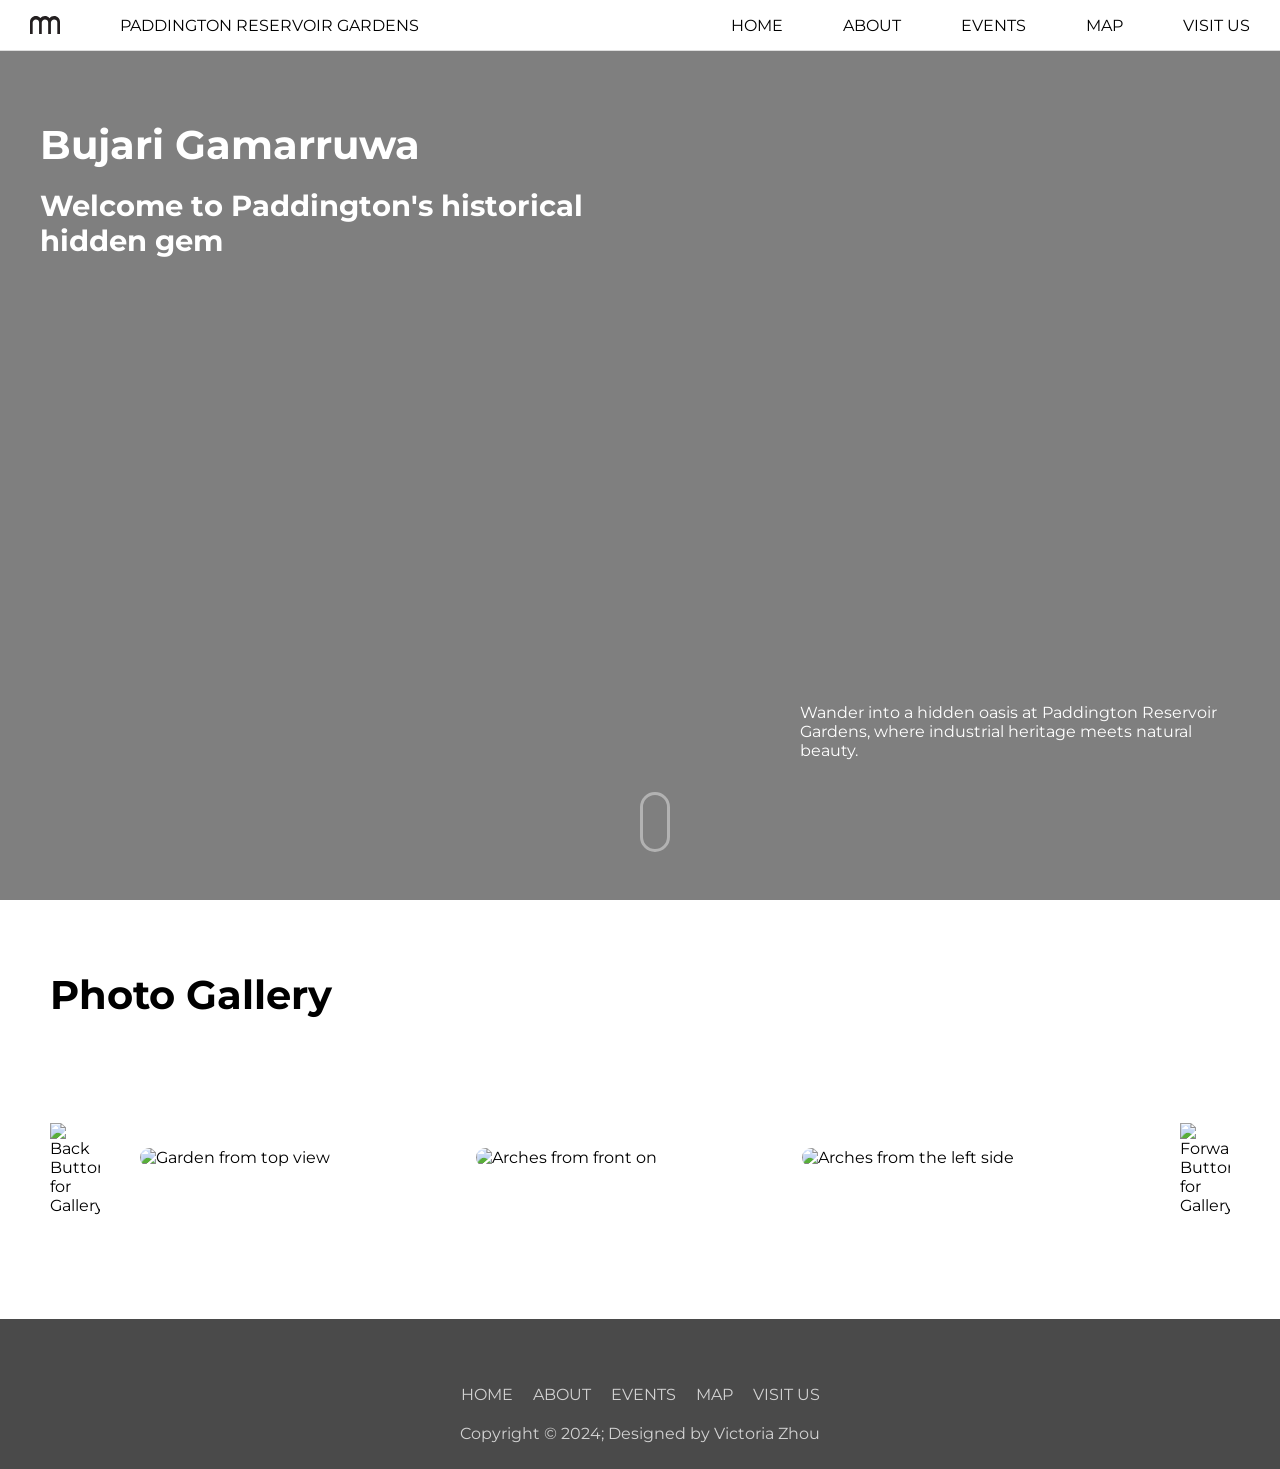
==== index.html @ c41e282a "Add files via upload" ====
<!--Declares the language the document will be coded in-->
<!DOCTYPE html>
<!--Sets the language of the document to english-->
<html lang="en">
  <head>
      <!-- Meta information about the document-->
      <!--Sets the character encoding to UTF-8 for web compatibility-->
      <meta charset="UTF-8"> 
      <!--Meta description for Search Engine Optimisation-->
      <meta name="description" content="Paddington Reservoir Gardens">
      <!--Author of the webpage (myself)-->
      <meta name="author" content="Victoria Zhou">
      <!--Responsive design for mobile devices-->  
      <meta name="viewport" content="width=device-width, initial-scale=1.0">
      <!--Title of the webpage displayed in the browser tab-->
      <title>Paddington Reservoir Garden</title>

      <!--Link to Google Fonts for custom typography styles-->
      <link rel="preconnect" href="https://fonts.googleapis.com">
      <link rel="preconnect" href="https://fonts.gstatic.com" crossorigin>
      <link href="https://fonts.googleapis.com/css2?family=Montserrat:ital,wght@0,500;1,500&display=swap" rel="stylesheet">
      
      <!--Link to line awesome icons for social media and other icons-->
      <link rel= "stylesheet" href= "https://maxst.icons8.com/vue-static/landings/line-awesome/line-awesome/1.3.0/css/line-awesome.min.css" >
      
      <!--Link to external CSS stylesheet-->
      <link rel="stylesheet" href="Style.css">
  </head>

  <body>
    <!--The header section which contains the Navbar-->
    <header>  
      <!--Defines the area for navigation-->
      <nav>
        <!--Unordered list for sidebar navigation on smaller screen sizes-->
        <ul class="sidebar">
          <!--Close button in sidebar on smaller screen sizes which closes the sidebar using Javascript-->
          <li onclick=hideSidebar()><a href="#"><svg xmlns="http://www.w3.org/2000/svg" height="26px" viewBox="0 -960 960 960" width="26px" fill="#5f6368"><path d="m256-200-56-56 224-224-224-224 56-56 224 224 224-224 56 56-224 224 224 224-56 56-224-224-224 224Z"/></svg></a></li>
          <li><a href="Home.html">HOME</a></li>
          <li><a href="About.html">ABOUT</a></li>
          <li><a href="Events.html">EVENTS</a></li>
          <li><a href="MAP.html">MAP</a></li>
          <li><a href="Visit.html">VISIT US</a></li>
        </ul>
        
        <!--Container div for aligning content within the navbar-->
        <div class="navbar-container">
          <!--Logo designed by myself which also links to the homepage-->
          <div class="logo">
            <a href="Home.html"><img src="Assets/paddington logo.svg" alt="Logo" style="width: 40px; height: auto;"></a>
          </div>
          <!--Div for the text in the middle of the Navbar-->  
          <div class="middle-section"> PADDINGTON RESERVOIR GARDENS </div>
          <!--Unordered list for main navigation bar for larger screens-->
          <ul>
            <!--Links for the main Navbar, hidden on mobile using Javascript-->
            <li class="hideOnMobile"><a href="Home.html">HOME</a></li>
            <li class="hideOnMobile"><a href="About.html">ABOUT</a></li>
            <li class="hideOnMobile"><a href="Events.html">EVENTS</a></li>
            <li class="hideOnMobile"><a href="MAP.html">MAP</a></li>
            <li class="hideOnMobile"><a href="Visit.html">VISIT US</a></li>
            <div onclick=showSidebar() class="hamburger-menu">
            <!--Hamburger menu icon for toggling the sidebar in mobile view-->
            <a href="#"><svg xmlns="http://www.w3.org/2000/svg" height="26px" viewBox="0 -960 960 960" width="26px" fill="#5f6368"><path d="M120-240v-80h720v80H120Zm0-200v-80h720v80H120Zm0-200v-80h720v80H120Z"/></svg>
            </a>
            </div>
          </ul>
        </div>
      </nav>
      <!--End of header section-->
    </header>
    
    <!--The main section which contains the hero section with background image and welcome text-->
    <main>
      <!--Section to contain the hero section elements including the background image-->
      <section class="background-container">
        <!--Div to contain the hero section elements without the background-->
        <div class="hero-container">
          <!--Div for the first part of the text in the hero section-->
           <div class="hero-text">
            <!--Welcome text-->
              <h1>Bujari Gamarruwa</h1>
              <br>
              <h2>Welcome to Paddington's historical hidden gem</h2>
              <!-- Scroll-down button with icon to navigate to the next section -->
              <a href="#" id="scrollDownBtn" class="scroll-down"><i class="las la-long-arrow-alt-down"></i></a>
           </div>
        </div>

        <!--Div for the second part of the text in the hero section-->
        <div class="overview-text">
          <!--Call to Action to invite users to explore the Paddington reservoir Gardens-->
            <div class="text-wrapper">
              <p>Wander into a hidden oasis at Paddington Reservoir Gardens, where industrial heritage meets natural beauty.</p>
            </div>
        </div>
    </section>
    <!--End of main section-->
  </main>

  <!--Gallery section showcasing images, inspired by this tutorial: https://youtu.be/gzXyRa7jwk4?si=xd9GWR_nak7cii6y
  I implemented this code because it was a good fit for creating an interactive and visually engaging gallery on the homepage.
  The code was modified by adjusting the size of the gallery and the buttons were changed-->
  <section class="gallery-section">
    <h2 class="gallery-title">Photo Gallery</h2>
    <div class="gallery-wrap">
      <!-- Back button to scroll through the gallery images-->
      <img src="images/back-button.png" alt="Back Button for Gallery" id="backBtn">
        <div class="gallery">
          <!--Two rows of gallery images separated in rows so that when clicked, three images will be scrolled past (within the gallery div)-->
          <div>
            <!-- Images are wrapped in <span> tags to keep them inline within each row.
         The <span> tag is an inline element, which prevents each image from starting a new line,
         allowing them to display side-by-side within the <div> container. -->
          <!--These images were all taken by myself; copyright Victoria Zhou-->
            <span><img src="Images/gallery picture 7.JPG" alt="Garden from top view" ></span>
            <span><img src="Images/gallery picture 3.JPG" alt="Arches from front on" ></span>
            <span><img src="Images/gallery picture 6.JPG" alt="Arches from the left side" ></span>
          </div>
          <div>
            <span><img src="Images/gallery picture 4.JPG" alt="Arches from the right side" ></span>
            <span><img src="Images/gallery picture 2.JPG" alt="Arches from the top view" ></span>
            <span><img src="Images/gallery picture 5.JPG" alt="Lawn" ></span>
          </div>
        </div>
      <!-- Forward button to scroll through the gallery images-->  
      <img src="images/forward-button.png" alt="Forward Button for Gallery" id="forwardBtn">
    </div>
    <!--End of gallery section-->
  </section>

  <!--Footer containing social media links, navigation links, and copyright-->
  <footer>
    <!--Unordered list for social media icons for Instagram, Twitter and Facebook with links that link to sites-->
    <ul class="social-icon">
      <li><a href="https://www.instagram.com/explore/locations/113509/paddington-reservoir-gardens/"><i class="lab la-instagram"></i></a></li>
      <li><a href="https://x.com/AdaptiveReuse/status/1639824423577595910"><i class="lab la-twitter"></i></a></li>
      <li><a href="https://www.facebook.com/pages/Paddington%20Reservoir%20Gardens/176541355803642/"><i class="lab la-facebook"></i></a></li>
    </ul>
    <!--Unordered list for footer navigation with quick links to the other pages-->
    <ul class="menu">
      <li><a href="Home.html">HOME</a></li>
      <li><a href="About.html">ABOUT</a></li>
      <li><a href="Events.html">EVENTS</a></li>
      <li><a href="MAP.html">MAP</a></li>
      <li><a href="Visit.html">VISIT US</a></li>
    </ul>
    <!--Copyright information and credit-->
    <p>Copyright © 2024; Designed by Victoria Zhou</p>
  </footer>

  <!--Javascript for toggling the sidebar on and off on smaller screens especially for mobile screens-->
  <script> 
    //Function to display the sidebar when the hamburger menu is clicked
    function showSidebar(){
      const sidebar = document.querySelector('.sidebar')
      sidebar.style.display = 'flex'
    }

    //Function to hide the sidebar when the close button inside the sidebar is clicked
    function hideSidebar(){
      const sidebar = document.querySelector('.sidebar')
      sidebar.style.display = 'none'
    }
  </script>

  <!-- JavaScript for smooth scrolling to the footer section when the scroll-down button is clicked 
  This code was adapted from this video: https://youtu.be/BiehtJHToT8?si=126keYbpAIYqLPE2 
  I implemented this code because it provides a smooth and intuitive user experience when navigating the website.
  and modified to scroll down to the start of the footer instead of the end of the page-->
  <script>
   document.getElementById("scrollDownBtn").addEventListener("click", function(event) {
    // Prevents the default behaviour, which would otherwise jump to the top
    event.preventDefault();
    // Selects the footer element to determine its position on the page
    const footer = document.querySelector("footer");
    // Calculates the distance from the top of the page to the top of the footer element
    const footerPosition = footer.getBoundingClientRect().top + window.pageYOffset;

    // Determines the stopping position for scrolling, ensuring it stops slightly above the footer
    // `window.innerHeight` gives the viewport height, ensuring scroll stops just before the footer
    const stopPosition = footerPosition - window.innerHeight + 20; 

    // Smoothly scrolls to the calculated stop position
    window.scrollTo({
    top: stopPosition, // Specifies the vertical scroll position to stop at
    behaviour: "smooth" // Enables smooth scrolling animation
      });
    });
  </script>

<!-- JavaScript for horizontal scrolling through the gallery with both mouse wheel and buttons 
Code adapted from: https://youtu.be/gzXyRa7jwk4?si=JR-slF1IizD0_URE and was modified to scroll forward
and backwards 1000px
I implemented this code because it provides a smooth and intuitive user experience when navigating the website.-->
<script>
  // Selects the gallery container, back button, and forward button elements
  let scrollContainer = document.querySelector(".gallery");
  let backBtn = document.getElementById("backBtn");
  let forwardBtn = document.getElementById("forwardBtn");

  // Adds an event listener to the gallery container to detect mouse scroll
  scrollContainer.addEventListener("wheel", (evt) => {
    // Prevents the default behaviour of scrolling the page up or down
    evt.preventDefault();
    // Adjusts horizontal scroll based on the wheel movement.
    scrollContainer.scrollLeft += evt.deltaY;
    scrollContainer.style.scrollBehavior= "auto";
  });
  
  // Adds an event listener to the forward button to scroll right when clicked
  forwardBtn.addEventListener("click", ()=>{
     // Sets scroll behaviour to 'smooth' for a more pleasant experience when clicking the button
    scrollContainer.style.scrollBehavior= "smooth";
    // Scrolls the gallery container forwards by 1000px 
    scrollContainer.scrollLeft += 1000;
  });
  
  // Adds an event listener to the back button to scroll left when clicked
  backBtn.addEventListener("click", ()=>{
    // Sets scroll behaviour to 'smooth' for a more pleasant experience when clicking the button
    scrollContainer.style.scrollBehavior= "smooth";
    // Scrolls the gallery container backwards by 1000px 
    scrollContainer.scrollLeft -= 1000;
  });
</script>

  </body>
</html>
---- Style.css ----
/* Resets default styles for all elements*/
* {
  margin: 0; /* Removes default margin from all elements */
  padding: 0; /* Removes default padding from all elements */
  max-width: 100%; /* Limits the max width of all elements to the viewport */
  box-sizing: border-box; /* Simplifies layout management by ensuring specified widths and heights remain consistent*/
  scroll-behavior: smooth; /* Enables smooth scrolling for internal links so page scrolls smoothly to target section*/
}

body {
  font-family: "Montserrat", sans-serif; /* Sets the font to "Montserrat" for the entire document */
  background-color: white; /* Sets the background colour of the body to white */
  overflow-x: hidden; /* Hides horizontal overflow to prevent scrollbars */
}

.background-container{
  height: 100vh; /* Sets height of the background container to 100 viewport height */
  /* This background image was taken by myself; Copyright Victoria Zhou */
  background-image: linear-gradient(rgba(0, 0, 0, 0.5), rgba(0, 0, 0, 0.5)), url("Images/Paddington\ Landing\ Page.JPG"); 
  /* Inserts the background image and sets gradient overlay for greater contrast */
  background-size: cover; /* Ensures the background image covers the entire container */
  background-repeat: no-repeat; /* Prevents the background image from repeating */
  background-position: center; /* Centres the background image */
  
}

/* Navbar container styling */
.navbar-container {
  display: flex; /* uses flexbox to set the contents with flexible properties  */ 
  justify-content: space-between; /* Distributes items evenly */
  align-items: center; /* Vertically centres items */
  background-color: white; /* Sets background colour to white */
  border-bottom: 1px solid #ddd; /* Adds a light gray border at the bottom of the Navbar */
  z-index: 100; /* Ensures the Navbar appears above all other content */
  top: 0; /* Positions the Navbar at the top */
  position: fixed; /* Fixes the Navbar at the top of the viewport */
  width: 100%; /* Ensures navbar spans across the full width of the viewport */
 }

 /* Logo styling within the Navbar */
.logo { 
  height: 50px; /* Sets a fixed height for the logo at 50px */ 
  min-width: 90px; /* Sets a minimum width for the logo at 90px */
}

/* Middle section (Paddington Reservoir Gardens title) styling of the navbar */
.middle-section {
  margin-left: 30px; /* Adds 30px margin to the left */
  white-space: nowrap;/* Prevents text wrapping so that it stays a single line */
  text-align: center; /* Centres text */
}

/* Navigation styling */ 
nav ul{
  width: 100%; /* Sets the width of the navigation list */
  list-style: none; /* Removes default list styling like the underlines */
  display: flex; /* uses flexbox to set the contents with flexible properties */
  justify-content: flex-end; /* Aligns items to the right */
  align-items: center; /* Vertically centres the items */
}

nav li{
  height: 50px; /* Sets fixed height of 50px for navigation items */
}

nav a{
  height: 100%; /* Makes the anchor tag fill the full height of the list item */
  padding: 0 30px; /* Adds horizontal padding of 30px */
  text-decoration: none; /* Removes underline from links */
  display: flex; /* Uses flexbox for layout */
  align-items: center; /* Vertically centres text within links */
  color: black; /* Sets text colour to black */
}

/* Hover effect for navigation links */
nav ul li a:hover {
  background-color: #b3db9a; /*Changes background colour to light green on hover */
}

/* Hover effect for hamburger menu */
.hamburger-menu:hover{
  background-color: #b3db9a; /* Changes background colour on hover to light green */
  height: 50px; /* Sets a fixed height of 50px */
}

/* Sidebar styling for mobile version of the menu */
.sidebar {
  position: fixed; /* Fixes the sidebar to the right */
  top: 0; /* Positions sidebar to the top */
  right: 0; /* Positions sidebar to the right */
  height: 100vh; /* Sets full viewport height */
  width: 250px; /* Sets fixed width at 250px */
  z-index: 999; /* Ensures sidebar appears above all other content */
  background-color: rgba(255,255,255,0.8); /* Sets a semi-transparent background */
  backdrop-filter: blur(10px); /* Adds a blur effect to the background */
  box-shadow: -10px 0 10px rgba(0,0,0,0.1); /* Adds a shadow effect */
  display: none; /* Hides sidebar by default */
  flex-direction: column; /* Stacks items vertically */
  align-items: flex-start; /* Aligns items to the start on the cross axis*/
  justify-content: flex-start; /* Aligns items to the start on the main axis*/
}

/* List styling within the sidebar */
.sidebar li {
  width: 100%; /* Sets width to fill the sidebar */
}

.sidebar a {
  width: 100%; /*Sets anchor tag width to fill the sidebar item */

}

/* Hamburger menu styling for mobile navigation */
.hamburger-menu{
  display: none; /* Hides hamburger menu by default */
}

/* Hero section styling */
.hero-container {           
  justify-content: flex-start; /* Align text to the left */
  align-items: flex-start; /* Aligns items to the top */
  height: 100vh; /* Hero section fills full height of the viewport */
  width: 80vh; /* A fixed width of 80 viewport height has been set */
  padding-top: 120px; /* Adds top padding of 120px */
  padding-left: 40px; /* Adds left padding of 40px */
}

/* Text styling in the hero section */
.hero-text {
  color: white; /* Sets text colour to white */
  max-width: 80%;  /* Limits the width of the hero text to 80% of the screen */
  overflow: hidden; /*Hides overflow text */
}

/* Headings and paragraph styles in the hero text */
.hero-text h1 {
  font-size: 2.5rem; /* Sets the font size for h1 to 2.5rem */
  font-weight: bold; /* makes h1 bold */
}

.hero-text h2 {
  font-size: 1.8rem; /* Sets font size to 1.8rem for h2 */
}

.hero-text p {
  font-size: 1rem; /* Sets font size for paragraph text to 1rem */
}

/* Overview text (second text section) styling */ 
.overview-text {
  position: absolute; /* Positions absolutely within the container so it doesn't affect the positioning of other elements */
  bottom: 100px; /* Positions from the bottom at 100px */
  right: 20px; /* Positions from the right at 20px */
  color: white; /* Sets text colour to white */
  font-size: 1.5rem; /* Sets font size to 1.5rem */
  text-align: right; /* Aligns text to the right */
  z-index: 1; /* Z-index places it above other elements */
}

/* Wrapper for the text content */
.text-wrapper {
  max-width: 500px; /* Sets a maximum width for the text wrapper at 500px */
  text-align: left; /* Aligns text to the left */
  padding: 40px; /* Adds 40px of padding on all sides */
}

/* Keyframes for scroll-down button animation */
@keyframes scroll-down {
  0%{
      transform: translateY(20%); /* Starts with a downward position */
      opacity: 0; /* Starts invisible */
  }
  50% {
      transform: translateY(-20%); /* Moves upward */
      opacity: 1; /* Becomes visible */
  }
  100% {
      transform: translateY(20%); /* Moves downward again */
      opacity: 0; /* Becomes invisible again */
  }
}

/* Scroll-down button styling */
.scroll-down {
  width: 30px; /* Sets width of button at 30px */
  height: 60px; /* Sets height of button at 60px */
  display: grid; /* Uses grid layout, allowing for 2D arrangement of rows and columns */
  place-content: center; /* Centres content */
  font-size: 30px; /* Sets size of button at 30px */
  color: white; /* Sets button colour to white */
  border: 3px solid rgba(255,255,255, 0.4); /* Adds a border with transparency */
  border-radius: 100px; /* Rounds corners by 100px*/ 
  position: absolute; /* Positions absolutely meaning it won't affect the layout of other elements*/
  bottom: 48px; /* Positions 48px from the bottom */
  left: 50%; /* Centres horizontally */
  text-decoration: none; /* Removes underline from link */ 
}

/* Animation applied to scroll-down icon */ 
.scroll-down .las {
  animation: scroll-down 2s ease infinite; /* Applies scroll-down animation infinitely */
}

/* Styling of title of gallery */
.gallery-title {
  display: block; /* Displays as block element so it can have margin and padding applied */
  font-weight: 700; /* Sets font-weight to bold */
  font-size: 40px; /* Sets font size to 40px */
  padding-top: 70px; /* Adds top padding of 70px */
  padding-left: 50px; /* Adds left padding of 50px */
}

/* Gallery styling */
.gallery{
  max-width: 1000px; /* Sets a maximum width of 1000px for the gallery */
  display: flex; /* uses flexbox to set the contents with flexible properties */
  overflow-x: scroll; /* Enables horizontal scrolling */
}

/* Gallery item styling */
.gallery div{
  width: 100%; /* Sets width to fill the gallery */
  display: grid; /* Uses the grid layout, allowing for 2D arrangement of rows and columns*/
  grid-template-columns: auto auto auto; /* Creates three equal columns */
  grid-gap: 20px; /* Applies a grid gap between the items of 20px */
  padding-bottom: 20px; /* Bottom padding used for spacing between the gallery and footer */
  flex: none; /* Ensures the item does not grow or shrink in a flex container */
}

/* Gallery image styling */
.gallery div img{
  border-radius: 20px; /* Rounds the corners of the images by 20px */
  width: 100%; /* Sets image width to fill its container */
  height: 400px; /* Fixes image height to 400px */
  object-fit: cover; /* Ensures the image covers the area without distorting the aspect ratio */
  overflow: hidden; /* Prevents content from overflowing from the image container */
  transition: transform 0.5s; /* Adds a smooth zoom effect on hover */
}

/* Styling the gallery webkit */
.gallery::-webkit-scrollbar{
  display: none; /* Hides the scrollbar for a cleaner look */
}

/* Styling the positions of the images */
.gallery-wrap{
  display:flex; /* uses flexbox to set the contents with flexible properties */
  align-items: center; /* Centres items vertically within the container */
  justify-content: center; /* Centres items horizontally within the container */
  margin: 5% auto; /* Adds 5% margin on the top and bottom and auto centres it horizontally within its parent container */
}

/* Styling the back button and forward button on the gallery */
#backBtn, #forwardBtn{
  width: 50px; /* Sets the button width for consistent sizing */
  cursor: pointer; /* Changes cursor to pointer on hover for clickability */
  margin: 40px; /* Adds margins of 40px around the buttons for separation */
}

/* Styling the hover and transform in the gallery */
.gallery div img:hover{
  cursor:pointer; /* Adds pointer cursor on hover */
  transform: scale(1.1) /* Scales the image for a zoom effect */
}

/* Styling the footer */
footer {
position: relative; /* Position set to relative to allow it to be positioned relative to its original place in the document flow */
width: 100%; /* Sets the span of the footer to full width */
background: #4A4A4A; /* Dark background for contrast */
height: 150px; /* Fixed height at 150px for consistency */
display: flex; /* Enables flexbox layout for arranging items within the footer */
justify-content: center; /* Horizontally centres items in the footer */
align-items: center; /* Vertically centres items in the footer */
flex-direction: column; /* Stack elements vertically */
}

/* Styling that positions social icons and menu links */
footer .social-icon, 
footer .menu {
  position: relative; /* Position set to relative to allow it to be positioned relative to its original place in the document flow */
  display: flex; /* Enables flexbox layout for easier alignment of items */
  justify-content: center; /* Horizontally centres items within the container */
  align-items: center; /* Vertically centres items within the container */
  margin: 10px 0; /* Adds vertical spacing (10px) on top and bottom to separate elements from others */
  flex-wrap: wrap; /* Allows items to wrap onto the next line if they exceed the container's width */
}

/* Styling the social-icon and menu */
footer .social-icon li,
footer .menu li {
  list-style: none; /* Removes default list bullet points for list items */
}

/* styling social icons in the footer */
footer .social-icon li a {
  font-size: 2em; /* Increases font size to 2em, making icons more prominent */
  color: #fff; /* Sets text colour to white */
  margin: 0 10px; /* Adds 10px of horizontal space on each side of each icon for better spacing */
  display: inline-block; /* Makes the element respect padding and margin settings for animations */
  transition: 0.5s; /* Smoothly transitions properties over 0.5 seconds */
}

/* Styling the social icons to give the icons a floating appearance when hovered over */
footer .social-icon li a:hover {
  transform: translateY(-10px);  /* Moves the icon 10px upwards when hovered */
}

/* Styling footer menu links */
footer .menu li a {
  font-size: 1em; /* Sets font size to 1em for readability */
  color: #fff; /* Ensures the link text colour is white */
  margin: 0 10px; /* Adds 10px of space on each side of the links for even spacing */
  display: inline-block; /* Makes each link respect margins and align horizontally */
  transition: 0.5s; /* Smooth transition effect for opacity on hover */
  text-decoration: none; /* Removes the default underline from links */
  opacity: 0.75; /* Sets an initial transparency for subtle visual effect */
}

/* Styling footer menu links to be more interactive by giving visual feedback */ 
footer .menu li a:hover {
  opacity: 1; /* Increases opacity to full visibility when hovered */
}

/* Styles the paragraph text in the footer (copyright attribution) */
footer p {
  color: #fff; /* Sets text colour to white for contrast against the footer background */
  text-align: center; /* Centres the paragraph text horizontally */
  margin-top: 10px; 
  margin-bottom: 10px; /* Adds vertical spacing to separate the paragraph from other footer elements */
  font-size: 1em; /* Sets a readable font size at 1em */
  opacity: 0.75; /* Adds a slight transparency for a less prominent appearance */
}

/* Styling the container for the about section to set up a grid layout for paragraph and image elements */
.container {  
  display: grid; /* Enables CSS Grid for flexible, 2D layout */
  grid-template-columns: 1fr 1fr; /* Defines a two-column grid with each column taking up an equal fraction */
  gap: 40px 40px; /* Sets 40px spacing between columns and rows */
  padding-left: 40px; /* Adds 40px padding on the left for spacing */
  padding-right: 40px; /* Adds 40px padding on the right for spacing */
  padding-bottom: 40px; /* Adds 40px padding at the bottom for spacing */
  align-items: start; /* Aligns items at the start of each cell vertically */
  grid-auto-flow: row; /* Arranges grid items by row, filling rows before creating new rows */
  grid-template-areas: /* Defines custom grid areas for specific item placement */
    "AboutParagraph1 AboutImage1 "
    "AboutImage2 AboutParagraph2"
    "AboutParagraph3 AboutImage3";
}

/* Styling the paragraphs in the container to add spacing for each paragraph to serve as a line break */
.container p{
  padding-bottom: 1em; /* Adds 1em space below paragraphs to separate them vertically */
}

/* Styling the images so that they are responsive and fit in the grid */
.AboutImage1 img, .AboutImage2 img, .AboutImage3 img {
  width: 100%; /* Makes images fully responsive to container width */
  height: auto; /* Adjusts height to maintain image aspect ratio */
  max-width: 100%; /* Ensures images don’t exceed container width */
  object-fit: cover; /* Ensures images cover the container without distortion */
  display: flex; /* Provides flexible alignment if needed */
  align-items: center; /* Centres images vertically if contained in a flex layout */
}

/* Styling for about paragraph 1 */
.AboutParagraph1 {  
  font-size: 1.5rem; /* Sets font size to 1.5rem for readability */
  line-height: 1.6; /* Increased line spacing for readability */
  letter-spacing: 0.02em; /* Adds slight letter spacing for improved clarity */
  color: #333; /* Dark color for high contrast */
  text-align: left; /* Aligns text to the left */
  padding-top: 80px; /* Adds 80px padding on top of the paragraph for spacing */
  /* padding-left: 40px;
  padding-right: 40px; */
}

/* Styling for about image 1 */
.AboutImage1  { 
  grid-area: AboutImage1 ; /* Assigns each image to a specific grid area for custom layout */
}

/* Styling for about image 2 */
.AboutImage2 { 
  grid-area: AboutImage2; /* Assigns each image to a specific grid area for custom layout */
}

.AboutParagraph2 { 
  font-size: 1.5rem; /* Sets font size to 1.5rem for readability */
  line-height: 1.6; /* Increased line spacing for readability */
  letter-spacing: 0.02em; /* Adds slight letter spacing for improved clarity */
  color: #333; /* Dark color for high contrast */
  text-align: left; /* Aligns text to the left */
}

/* Styling for about image 3 */
.AboutParagraph3 { 
  font-size: 1.5rem; /* Sets font size to 1.5rem for readability */
  line-height: 1.6; /* Increased line spacing for readability */
  letter-spacing: 0.02em; /* Adds slight letter spacing for improved clarity */
  color: #333; /* Dark color for high contrast */
  text-align: left; /* Aligns text to the left */
}

.AboutImage3 { 
  grid-area: AboutImage3; /* Assigns each image to a specific grid area for custom layout */
}

/* General paragraph styling */
p {
  font-size: 1rem; /* Sets default font size for paragraph text */
}

/* Events heading styling to create a visually distinct section start */
.events-header h1 {
  font-size: 2.5em;
  padding-top: 100px; /* Adds 100px space above the heading */
  padding-left: 80px; /* Adds 100px space above the heading */
}

/* Events container styling for flex layout */
.events-container{
  display: flex; /* Enables flexbox layout for arranging child elements */
  justify-content: space-between;  /* Distributes child elements evenly, with space in between */
  flex-wrap: wrap; /* Allows child elements to wrap to a new line if container width is exceeded */
  margin-top: 100px; /* Adds spacing above the container */
  margin: 70px; /* Adds 70px of space on all sides */
}


/* Styling individual event card */
.card{
  flex: 1 1 30%; /* Sets flexible basis of 30% width for each card */
  width: 325px; /* Limits card width to 325px for a consistent layout */
  overflow: hidden;  /* Hides overflow content */
  margin: 20px; /* Adds 20px margin around each card for spacing */
  max-width: 100% /* Ensures card doesn’t exceed container width */
}

/* Image styling within cards */
.card img{
  width: 100%; /* Images span full width of the card */
  height: 250px; /* Fixes image height to 250px */
  object-fit: cover; /* Scales image to cover the space without distortion */
}

/* Giving date and type elements flex layout */
.date-type {
  display: flex; /* Enables flex layout for items inside date-type */
  align-items: center; /* Centres items vertically */
  justify-content: space-between; /* Places space between items */
}

/* Styling for events-title and head-on to provide distinct typography */
.events-title {
  font-size: 30px; /* Large font size at 30px for visibility */
  font-weight: 700; /* Bold font for emphasis */
  padding-bottom: 20px; /* Adds spacing below the title of 20px */
  padding-top: 20px; /* Adds spacing above the title of 20px */ 
}

.card-content .events-title{
  text-decoration: none; /* Removes underline from text */
  font-size: 30px; /* Large font size at 30px for visibility */
  font-weight: 700; /* Bold font for emphasis */
  padding-bottom: 20px; /* Adds spacing below the title of 20px */
  padding-top: 20px; /* Adds spacing above the title of 20px */ 
  color: black; /* Changes text colour to black */
  display: inline-block; /* Allows user to apply padding as expected */
}

.card-content .events-title:hover {
  color: green; /* Hover colour will be green */
}

.head-on {
  font-size: 20px; /* Medium font size of 20px for readability */
  font-weight: 400; /* Normal font weight */
  padding-bottom: 20px; /* Adds spacing below */
}

/* styling for view details button */ 
.btn {
  background-color: transparent; /* Transparent background for minimal styling */
  text-decoration: none; /* Removes underline from text */
  color: black; /* Black text for visibility */
  font-weight: 700; /* Bold font weight for emphasis */
  font-size: 16px;
}

.btn:hover {
  color: green; /* Changes text color to green on hover for visual feedback */
}

/* styling the map-section layout */
.map-section {
  min-height: 90vh; /* Sets minimum height to 90% of the viewport height */
  display: flex; /* Uses flexbox for layout */
  align-items: center; /* Centres items vertically within the section */
  justify-content: center; /* Centres items horizontally */
  gap: 5em; /* Adds a 5em space between child elements */
  padding: 0px 20px; /* Adds horizontal padding to the section of 20px */
}

/* Container and text styling */
.box {
  max-width: 600px; /* Limits the width of the box for readability */
}

.box h1{
  font-size: 4em; /* Large font size for main heading */
}

.box p{
  padding-top: 30px; /* Adds spacing above paragraph text */
  font-size: 1em; /* Sets font size for paragraph text */
  letter-spacing: 0.02em; /* Adds slight letter spacing */
  line-height: 1.6; /* Improves readability with increased line height */
}

/* iframe styling for interactive map */
iframe{
  border-radius: 2em; /* Adds rounded corners of 2em to the iframe for a softer appearance */

}

.map-container {
  width: 100%; /* Ensures the container takes full width */
  max-width: 100vw; /* Limits width to full viewport width */
  padding: 0 1rem; /* Adds a bit of padding to the sides */
}

.map-container h1 {
  padding-left: 50px; /* Adds left padding of 50px to position the heading */
  padding-bottom: 20px; /* Adds space below the heading of 20px */
  font-size: 1.8em; /* Sets heading size at 1.8em*/
  margin-bottom: 1rem; /* Adds spacing after heading at 1rem*/
}

/* Attraction name text styling */
.attraction-name i{
  font-size: 1.2rem; /* Sets icon font size */
}

.attraction-name span{
  font-style: italic; /* Italicizes text for visual emphasis */
}

/* Styling grid layout for nearby-grid */
.nearby-grid{
  display: grid; /* Uses grid layout for structuring items */
  grid-template-columns: repeat(4, 1fr); /* Sets a 4-column layout */
  gap: 1rem; /* Adds spacing between grid items */
  padding-left: 50px; /* Adds padding on the left side */
  padding-right: 50px; /* Adds padding on the right side */
  padding-bottom: 100px; /* Adds padding at the bottom */
}

/* Styling images in nearby-cards */
.nearby-grid .nearby.cards img {
  width: 100%; /* Ensures images span full width of grid item */
  height: 200px; /* Fixes image height */
  object-fit: cover; /* Ensures images cover space without distortion */
  border-radius: 10px; /* Optional: to round the corners */
  cursor: pointer; /* Adds pointer cursor on hover */
}

/* Styling the attraction names with alignment, spacing and interactivity */
.attraction-name {
  font-size: 1.2em; /* Sets size for attraction names at 1.2em */
  padding-top: 1rem; /* Adds space above the name at 1rem */
  text-align:left; /* Aligns text to the left */
  display: flex; /* Flexbox for icon and text alignment */
  align-items: center; /* Centres items vertically */
  gap: 0.5rem; /* Adds space between icon and text */
  /*cursor: pointer; /* Adds pointer cursor for interactive feel */
}

/* Styling the header of the visit section */
.visit-header {
  padding-top: 100px; /* Adds top padding of 100px */
  padding-bottom: 60px; /* Adds bottom padding of 60px */
  padding-left: 40px; /* Adds left padding of 40px */
  padding-right: 20px; /* Adds right padding of 20px */
 }

 /* Styling the section of text under the header */
 .opening-info {
  padding-top: 0px; /* No padding at the top */
  padding-right: 20px; /* Adds right padding of 20px */
 }

 /* Styling the text and pictures into two columns with structured padding and alignment */
.visit-us-paragraph-picture {
  display: grid; /* Uses grid for structured layout */
  padding-top: 80px; /* Adds top padding of 80px */
  grid-template-columns: auto auto; /* Creates two equal-width columns */
  gap: 10px 100px; /* Adds horizontal of 10px and vertical gap of 100px*/ 
  padding-right: 40px; /* Adds right padding */
  align-items: start; /* Aligns items at the top */
  grid-auto-flow: row; /* Places items in rows */
  grid-template-areas: 
  "visit-header visit-image-container" /* Defines custom grid areas */
} 

/* Visit image styling */
.visit-image-container img {
  padding-left: 40px; /* Adds left padding of 40px */
  width: 100%; /* Makes image responsive */
  height: auto; /* Maintains aspect ratio */
  max-width: 100%; /* Prevents image from exceeding container width */
  object-fit: cover; /* Ensures image covers space proportionally */
  display: flex;  /* Sets the display to flex, allowing alignment adjustments */
  align-items: center; /* Centres image within flex container */
  margin-bottom: 50px; /* Adds space below image of 50px */
}

/* Visit header styling */
.visit-header {  
  font-size: 1.5rem; /* Sets font size for the header at 1.5rem */
  line-height: 1.6; /* Improves readability with increased line spacing */
  letter-spacing: 0.02em; /* Adds slight spacing between letters */
  color: #333; /* Sets text color to dark gray */
  text-align: left; /* Aligns text to the left */
  padding-top: 80px; /* Adds padding of 80px above the header */
}

/* Visit image container grid area */
.visit-image-container {
  grid-area: visit-image-container; /* Sets the grid area for the visit image container */
}

/* Features section padding */
 .features {
  padding-top: 0px; /* No padding added to the top */
  padding-bottom: 150px; /* Adds 150px padding at the bottom */
  padding-left: 40px; /* Adds padding of 40px on the left side */
  padding-right: 20px; /* Adds padding of 20px on the right side */
  padding-bottom: 25px; /* Adds padding of 25px at the bottom */
 }

/* Card container layout */
.card-container{
  display: flex; /* Sets flexbox for the container layout */
  position: relative; /* Sets positioning relative for positioning inner elements */
  justify-content: center; /* Centres all items horizontally */
  align-items: center; /* Centres items vertically within the container */
  flex-wrap: wrap; /* Allows items to wrap to the next line if they don't fit */
  padding-bottom: 50px; /* Adds 50px padding at the bottom of the container */
}

/* Visit box (individual card) styling */
.card-container .visit-box{
  width:300px; /* Sets fixed width of each card */
  height: 350px; /* Sets fixed height of each card */
  border-radius: 10px; /* Rounds the card corners with a radius of 10px */
  background-color: #fff; /* Sets card background color to white */
  margin: 20px; /* Adds 20px margin around each card */
  position: relative; /* Relative positioning for child element adjustments */
  box-shadow: 0px 0px 8px rgba(0, 0, 0, 0.2); /* Adds a subtle shadow around the card */

}

/* Content inside each visit box */
.card-container .visit-box .box-content {
  display: flex; /* Uses flexbox layout */
  flex-direction: column; /* Stacks items vertically */
  align-items: center; /* Centres items horizontally */
  text-align: center; /* Centres text within the box */
  height: 100%; /* Makes content span the full height of the box */
  padding: 20px; /* Adds 20px padding around the content */
}

/* Icon styling in the box content */
.card-container .visit-box .box-content .icon{
  font-size: 48px; /* Sets icon font size to 48px */
  padding: 15px; /* Adds padding of 15px around the icon */
}

/* Title styling within box content */
.card-container .visit-box .box-content .title{
  font-size: 24px; /* Sets font size for the title text */
  font-weight: bold; /* Makes the title bold */
  padding: 10px; /* Adds 10px padding around the title */
}

/* Description styling at the bottom of the visit box */
.card-container .visit-box .box-content .description {
  position: absolute; /* Positions the description within the box */
  bottom: 40px; /* Positions description 40px from the bottom of the box */
  max-width: 80%; /* Limits description width to 80% of the container */
  font-size: 14px; /* Sets font size of description text */
  margin-top: auto; /* Automatically adds margin above the description to push it down */
  line-height: 1.6; /* Sets line height for readability */
}

/* Media query for devices with a maximum width of 768px like mobiles and tablets */
@media only screen and (max-width: 768px){

  /* Positions the scroll down indicator to the left at 45% of the background
  This is due to it not being centred when the screen minimises */
  .scroll-down {
    left:45%;
  }

  /* Adds top padding to the gallery title to provide space */
  .gallery-title {
    padding-top: 50px;  /* Reduced margin for mobile devices */
  }
  
  /* Sets the gallery layout to a single column on mobile devices */
  .gallery div {
    grid-template-columns: auto; /* Display one images per row on mobile 
    Due to issues with the Javascript only 2 images will show when scrolled*/
  }
 
  /* Sets a fixed height for images in the gallery to maintain uniformity */
  .gallery div img{
    height: 300px;
  }

   /* Adds vertical margin to the gallery wrapper for spacing */
  .gallery-wrap{
    margin: 40px 0px; /* Provides vertical spacing of 40px around the gallery */
  }

  /* Styles for the navigation buttons */
  #backBtn, #forwardBtn{
    margin: 10px; /* Adds margin around buttons */
    width: 40px; /* Sets a fixed width for buttons */

  }

   /* Styles the gallery container to allow horizontal scrolling */
  .gallery{
    display: flex; /* Uses flexbox for layout */
    overflow: hidden; /* Hides overflow to create a clean look */
    position: relative; /* Enables child elements to be positioned absolutely within this element */
    width: 100%; /* Ensures the gallery takes the full width of the parent */
  }

  /* Sets up the individual gallery divs for scrolling */
  .gallery div{
    display: flex; /* Uses flexbox for child image alignment */
    transition: transform 0,5s ease; /* Smooth transition for image scrolling */
  }

  /* Styles for each span in the gallery for sliding effects */
  .gallery span{
    min-width: 100%; /* Each span takes the full width of the gallery */
    flex-shrink: 0; /* Each span takes the full width of the gallery */
    display: none; /* Initially hides all spans */

  }

  /* Displays the first span in the gallery */
  .gallery span:first-child{
    display: block; /* Only the first image is visible */
  }

  /* Hides elements with this class on mobile devices */
  .hideOnMobile{
    display: none; /* Ensures these elements do not show on smaller screens */
  }

  /* Shows the hamburger menu for mobile navigation */
  .hamburger-menu{
    display: block; /* Makes the hamburger menu visible */
  }

  /* Adjusts hero text sizes for mobile devices */
  .hero-text h1 {
    font-size: 2rem; /* Sets font size for the main heading to 2rem*/
  }
  .hero-text h2 {
    font-size: 1.4rem; /* Sets font size for the subheading to 1.4rem*/
  }

  /* Hides the middle section of the Navbar on mobile devices */
  .middle-section {
    display: none; /* Prevents the middle section from displaying */
  }

  /* Sets sidebar width to full on mobile devices */
  .sidebar{
    width: 100%; /* Ensures sidebar takes full width */
  }

  /* Adjusts background position for better appearance on smaller screens */
  .background-container {
    background-position: center top; /* Centres the background at the top */
  }

  /* Changes the grid layout of the main about us container for mobile */
  .container {
    grid-template-columns: 1fr; /* Sets single column layout for mobile */
    grid-template-areas:
      "AboutParagraph1"
      "AboutImage1"
      "AboutParagraph2"
      "AboutImage2"
      "AboutParagraph3"
      "AboutImage3"; /* Specifies the order of items in the grid */
  }

  /* Adjusts padding for event header on mobile */
  .events-header h1 {
    padding-top: 80px; /* Adds top padding to 80px */
    padding-left: 40px; /* Adds 40px padding on the left */
  }
  
  /* Sets margin for the event container */
  .events-container {
    margin: 20px; /* Provides uniform margin around the events container */
  }

  /* Adjusts padding for the event titles */
  .events-title {
    padding-top: 10px; /* Adds top padding */
    padding-bottom: 10px; /* Adds bottom padding */
  }

  /* Adjusts bottom padding for the head-on festival name section */
  .head-on {
    padding-bottom: 10px;
  }

  /* Adjusts card layout to full width on smaller screens */
  .card {
    flex: 1 1 100%; /* Full width on smaller screens */      
  }

  /* Adjusts layout for the map section on mobile */
 .map-section {
    flex-direction: column; /* Stacks items vertically */
    gap:1em; /* Adds 1em space between stacked items */
    padding-bottom: 70px; /* Adds padding at the bottom */
  }

   /* Removes padding from the map container */
  .map-container {
    padding: 0px; /* No padding to maximize space */
  }
  
  /* Sets iframe height and width for responsiveness */
  iframe {
    height: 300px; /* Fixed height for iframe */
    width: auto; /* Width adjusts automatically */
  }

/* Styles for heading in the visit us box section */
.box h1 {
  padding-top: 50px; /* Adds top padding of 50px*/
  font-size: 2em; /* Sets larger font size of 2em for headings */
  }

/* Reduces padding in the box for smaller screens */
.box {
  padding: 20px; /* Provides reduced padding for mobile */
  }

  /* Adjusts layout for visit us text and image section on mobile */
.visit-us-paragraph-picture {
  padding-top: 0px; /* Removes top padding */
  grid-template-columns: 1fr; /* Sets single column layout */
  grid-template-areas:
    "visit-header"
    "visit-image-container" /* Specifies order for mobile layout */
}  

/* Sets nearby grid layout to a single column on mobile */
.nearby-grid {
  grid-template-columns: repeat(1, 1fr); /* One column layout for mobile */
}

/* Hides menu items on mobile devices */
.menu li {
  display: none; /* Prevents meny items from displaying on smaller screens */
} 
 
}
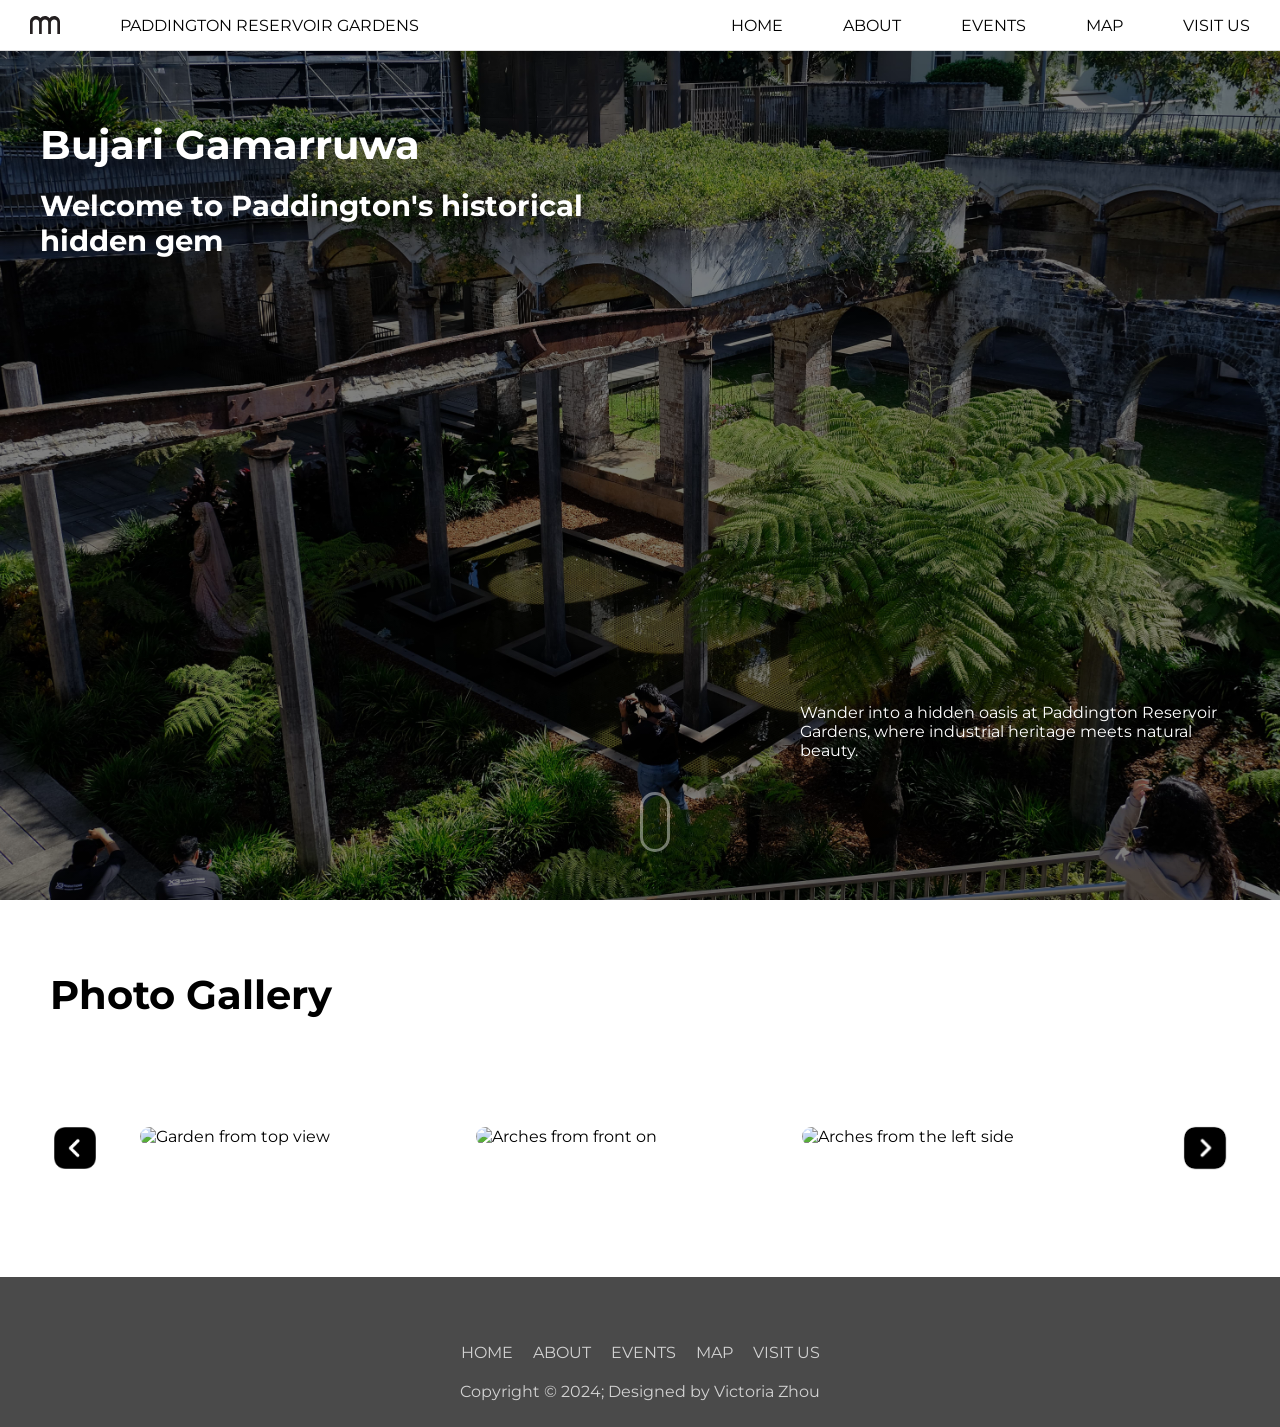
==== commit c91c83e9: "Update index.html" ====
--- a/index.html
+++ b/index.html
@@ -36,7 +36,7 @@
         <ul class="sidebar">
           <!--Close button in sidebar on smaller screen sizes which closes the sidebar using Javascript-->
           <li onclick=hideSidebar()><a href="#"><svg xmlns="http://www.w3.org/2000/svg" height="26px" viewBox="0 -960 960 960" width="26px" fill="#5f6368"><path d="m256-200-56-56 224-224-224-224 56-56 224 224 224-224 56 56-224 224 224 224-56 56-224-224-224 224Z"/></svg></a></li>
-          <li><a href="Home.html">HOME</a></li>
+          <li><a href="index.html">HOME</a></li>
           <li><a href="About.html">ABOUT</a></li>
           <li><a href="Events.html">EVENTS</a></li>
           <li><a href="MAP.html">MAP</a></li>
@@ -47,14 +47,14 @@
         <div class="navbar-container">
           <!--Logo designed by myself which also links to the homepage-->
           <div class="logo">
-            <a href="Home.html"><img src="Assets/paddington logo.svg" alt="Logo" style="width: 40px; height: auto;"></a>
+            <a href="index.html"><img src="Assets/paddington logo.svg" alt="Logo" style="width: 40px; height: auto;"></a>
           </div>
           <!--Div for the text in the middle of the Navbar-->  
           <div class="middle-section"> PADDINGTON RESERVOIR GARDENS </div>
           <!--Unordered list for main navigation bar for larger screens-->
           <ul>
             <!--Links for the main Navbar, hidden on mobile using Javascript-->
-            <li class="hideOnMobile"><a href="Home.html">HOME</a></li>
+            <li class="hideOnMobile"><a href="index.html">HOME</a></li>
             <li class="hideOnMobile"><a href="About.html">ABOUT</a></li>
             <li class="hideOnMobile"><a href="Events.html">EVENTS</a></li>
             <li class="hideOnMobile"><a href="MAP.html">MAP</a></li>
@@ -105,7 +105,7 @@
     <h2 class="gallery-title">Photo Gallery</h2>
     <div class="gallery-wrap">
       <!-- Back button to scroll through the gallery images-->
-      <img src="images/back-button.png" alt="Back Button for Gallery" id="backBtn">
+      <img src="Images/back-button.png" alt="Back Button for Gallery" id="backBtn">
         <div class="gallery">
           <!--Two rows of gallery images separated in rows so that when clicked, three images will be scrolled past (within the gallery div)-->
           <div>
@@ -124,7 +124,7 @@
           </div>
         </div>
       <!-- Forward button to scroll through the gallery images-->  
-      <img src="images/forward-button.png" alt="Forward Button for Gallery" id="forwardBtn">
+      <img src="Images/forward-button.png" alt="Forward Button for Gallery" id="forwardBtn">
     </div>
     <!--End of gallery section-->
   </section>
@@ -139,7 +139,7 @@
     </ul>
     <!--Unordered list for footer navigation with quick links to the other pages-->
     <ul class="menu">
-      <li><a href="Home.html">HOME</a></li>
+      <li><a href="index.html">HOME</a></li>
       <li><a href="About.html">ABOUT</a></li>
       <li><a href="Events.html">EVENTS</a></li>
       <li><a href="MAP.html">MAP</a></li>
@@ -226,4 +226,4 @@
 </script>
 
   </body>
-</html>+</html>
--- a/Style.css
+++ b/Style.css
@@ -16,7 +16,7 @@
 .background-container{
   height: 100vh; /* Sets height of the background container to 100 viewport height */
   /* This background image was taken by myself; Copyright Victoria Zhou */
-  background-image: linear-gradient(rgba(0, 0, 0, 0.5), rgba(0, 0, 0, 0.5)), url("Images/Paddington\ Landing\ Page.JPG"); 
+  background-image: linear-gradient(rgba(0, 0, 0, 0.5), rgba(0, 0, 0, 0.5)), url("Images/Paddington Landing Page.jpg");
   /* Inserts the background image and sets gradient overlay for greater contrast */
   background-size: cover; /* Ensures the background image covers the entire container */
   background-repeat: no-repeat; /* Prevents the background image from repeating */
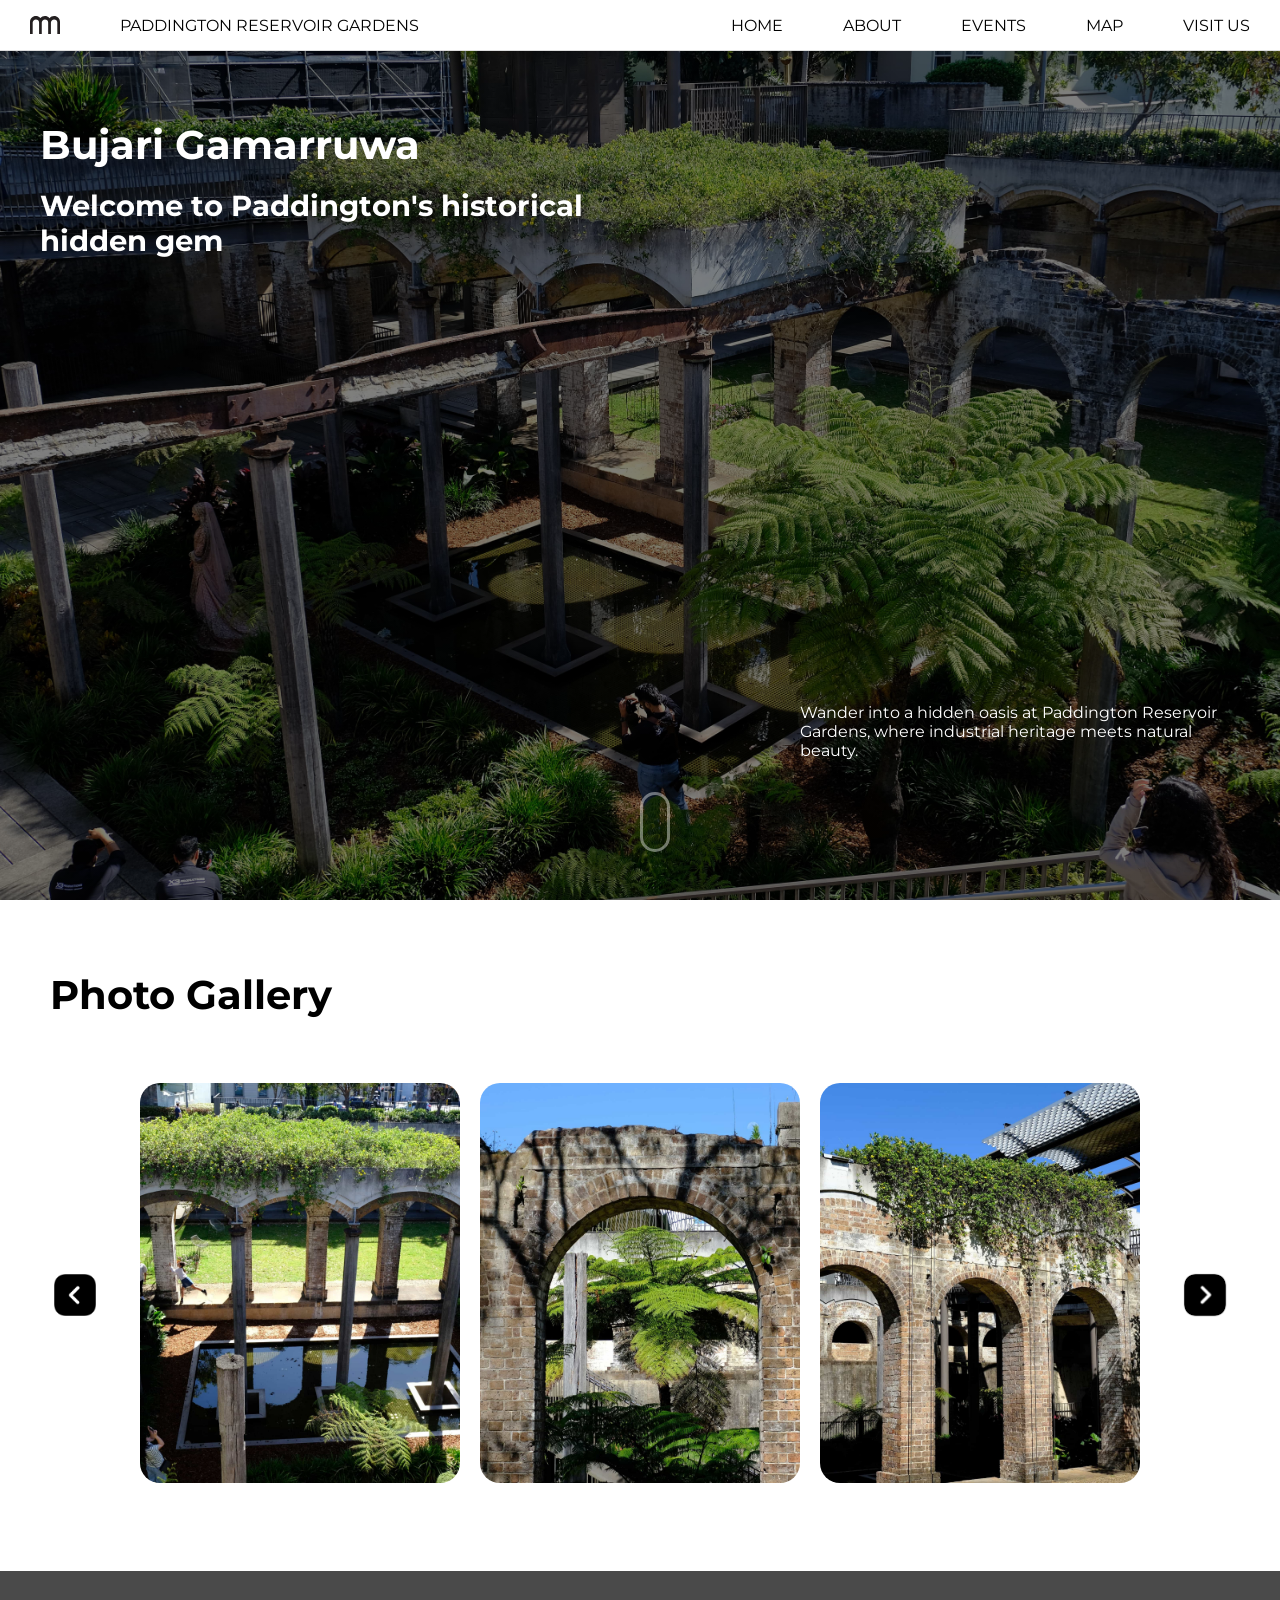
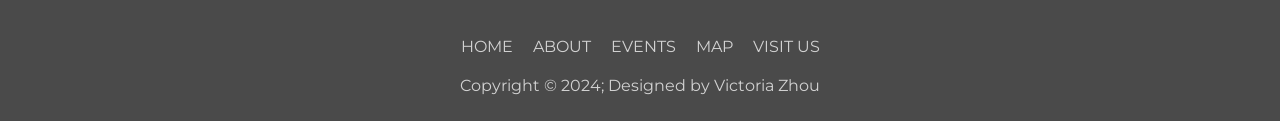
==== commit 7e2c419a: "Update index.html" ====
--- a/index.html
+++ b/index.html
@@ -113,14 +113,14 @@
          The <span> tag is an inline element, which prevents each image from starting a new line,
          allowing them to display side-by-side within the <div> container. -->
           <!--These images were all taken by myself; copyright Victoria Zhou-->
-            <span><img src="Images/gallery picture 7.JPG" alt="Garden from top view" ></span>
-            <span><img src="Images/gallery picture 3.JPG" alt="Arches from front on" ></span>
-            <span><img src="Images/gallery picture 6.JPG" alt="Arches from the left side" ></span>
+            <span><img src="Images/gallery picture 7.jpg" alt="Garden from top view" ></span>
+            <span><img src="Images/gallery picture 3.jpg" alt="Arches from front on" ></span>
+            <span><img src="Images/gallery picture 6.jpg" alt="Arches from the left side" ></span>
           </div>
           <div>
-            <span><img src="Images/gallery picture 4.JPG" alt="Arches from the right side" ></span>
-            <span><img src="Images/gallery picture 2.JPG" alt="Arches from the top view" ></span>
-            <span><img src="Images/gallery picture 5.JPG" alt="Lawn" ></span>
+            <span><img src="Images/gallery picture 4.jpg" alt="Arches from the right side" ></span>
+            <span><img src="Images/gallery picture 2.jpg" alt="Arches from the top view" ></span>
+            <span><img src="Images/gallery picture 5.jpg" alt="Lawn" ></span>
           </div>
         </div>
       <!-- Forward button to scroll through the gallery images-->  
